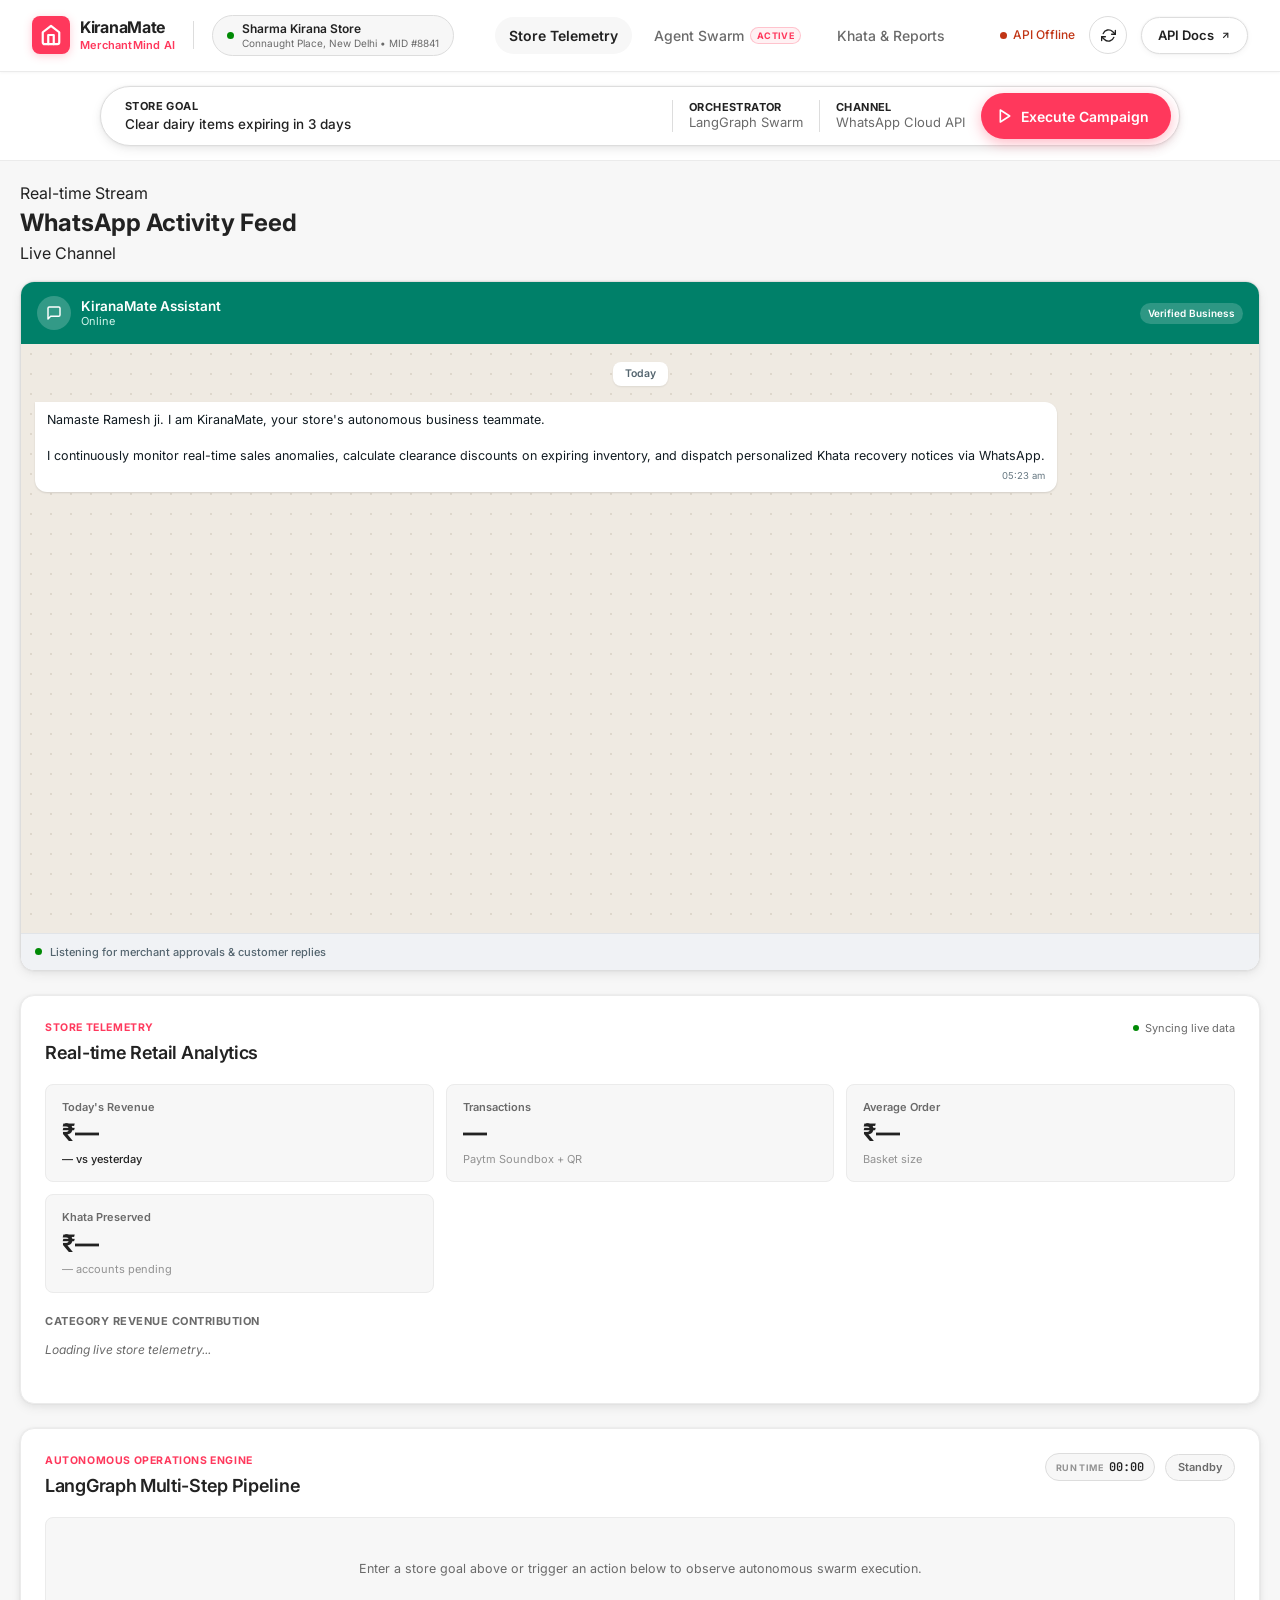
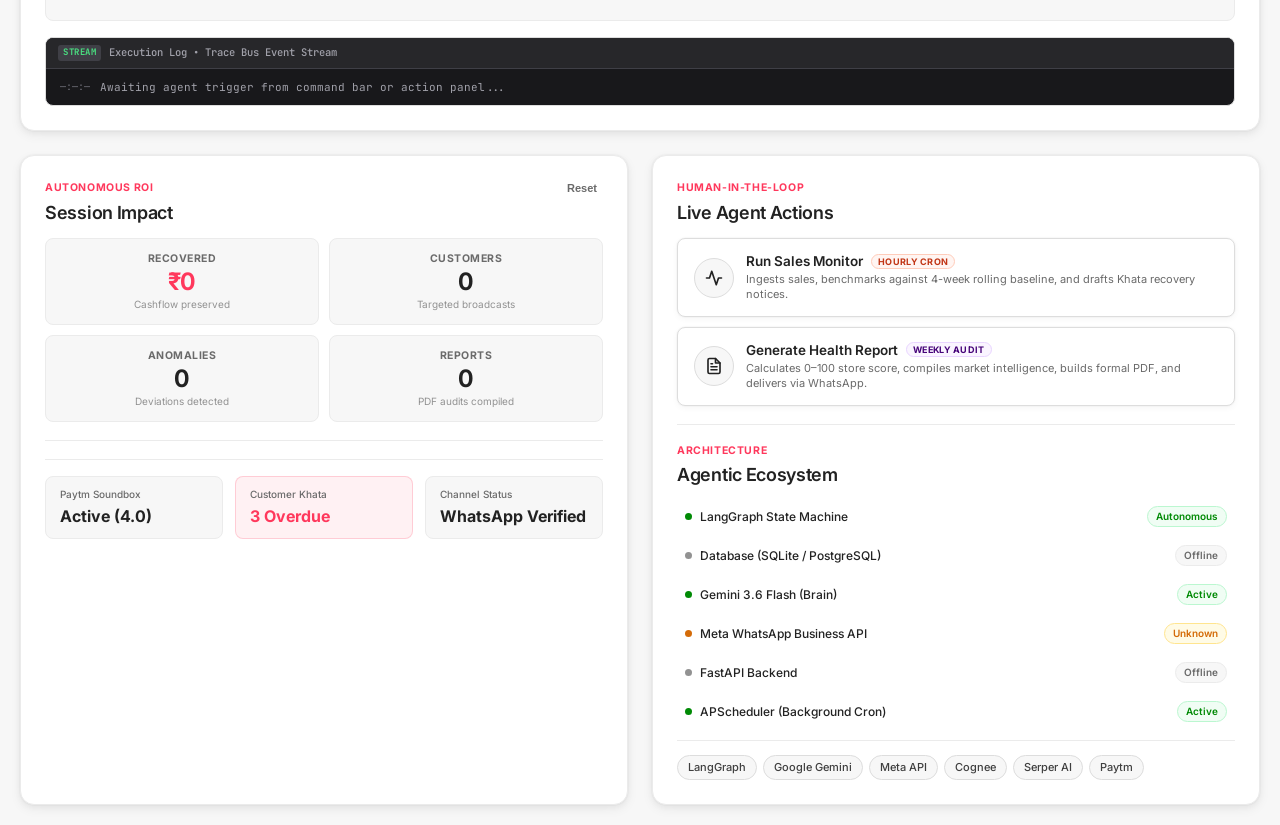
==== dashboard/index.html @ 7fe929b5 "feat: KiranaMate - Autonomous Business Teammate with LangGraph swarm, Airbnb design system, and Meta" ====
<!DOCTYPE html>
<html lang="en">
<head>
    <meta charset="UTF-8">
    <meta name="viewport" content="width=device-width, initial-scale=1.0">
    <title>KiranaMate — Autonomous Business Teammate for Paytm Merchants</title>
    <meta name="description" content="KiranaMate: MerchantMind AI — Autonomous LangGraph agent swarm orchestrating inventory, WhatsApp marketing, and khata recovery for Indian Kirana stores.">
    <link rel="preconnect" href="https://fonts.googleapis.com">
    <link rel="preconnect" href="https://fonts.gstatic.com" crossorigin>
    <link href="https://fonts.googleapis.com/css2?family=Inter:wght@400;500;600;700&family=JetBrains+Mono:wght@400;500;600&display=swap" rel="stylesheet">
    <link rel="stylesheet" href="style.css?v=airbnb-human-v1">
</head>
<body>

    <!-- ── Airbnb Inspired Top Navigation ──────────────────────────── -->
    <header class="app-nav">
        <div class="nav-container">
            <!-- Left: Brand + Store Identity -->
            <div class="nav-left">
                <a href="/dashboard/" class="brand-link" title="KiranaMate MerchantMind AI">
                    <div class="brand-logo-mark">
                        <svg width="22" height="22" viewBox="0 0 24 24" fill="none" stroke="currentColor" stroke-width="2.4" stroke-linecap="round" stroke-linejoin="round">
                            <path d="M3 9l9-7 9 7v11a2 2 0 0 1-2 2H5a2 2 0 0 1-2-2z"></path>
                            <polyline points="9 22 9 12 15 12 15 22"></polyline>
                        </svg>
                    </div>
                    <div class="brand-text">
                        <span class="brand-title">KiranaMate</span>
                        <span class="brand-sub">MerchantMind AI</span>
                    </div>
                </a>

                <div class="nav-divider"></div>

                <div class="store-selector-pill">
                    <span class="store-dot"></span>
                    <div class="store-info">
                        <span class="store-name">Sharma Kirana Store</span>
                        <span class="store-meta">Connaught Place, New Delhi &bull; MID #8841</span>
                    </div>
                </div>
            </div>

            <!-- Center: Product Tabs (Airbnb 3-Product Navigation Pattern) -->
            <nav class="nav-center-tabs" id="nav-center-tabs">
                <a href="#overview" class="nav-tab active" data-target="overview">
                    <span class="tab-label">Store Telemetry</span>
                </a>
                <a href="#agents" class="nav-tab" data-target="agents">
                    <span class="tab-label">Agent Swarm</span>
                    <span class="tab-badge">ACTIVE</span>
                </a>
                <a href="#ledger" class="nav-tab" data-target="ledger">
                    <span class="tab-label">Khata &amp; Reports</span>
                </a>
            </nav>

            <!-- Right: System Status & API Utilities -->
            <div class="nav-right">
                <div class="api-status" id="api-status">
                    <span class="status-dot"></span>
                    <span class="status-text">Connecting...</span>
                </div>
                <button class="nav-icon-btn" id="refresh-btn" title="Refresh Live Data" aria-label="Refresh Data">
                    <svg width="15" height="15" viewBox="0 0 24 24" fill="none" stroke="currentColor" stroke-width="2.2" stroke-linecap="round" stroke-linejoin="round">
                        <polyline points="23 4 23 10 17 10"></polyline>
                        <polyline points="1 20 1 14 7 14"></polyline>
                        <path d="M3.51 9a9 9 0 0 1 14.85-3.36L23 10M1 14l4.64 4.36A9 9 0 0 0 20.49 15"></path>
                    </svg>
                </button>
                <a href="/docs" target="_blank" class="nav-pill-button">
                    <span>API Docs</span>
                    <svg width="11" height="11" viewBox="0 0 24 24" fill="none" stroke="currentColor" stroke-width="2.5">
                        <line x1="7" y1="17" x2="17" y2="7"></line>
                        <polyline points="7 7 17 7 17 17"></polyline>
                    </svg>
                </a>
            </div>
        </div>
    </header>

    <!-- ── Signature Airbnb Pill Command Bar ───────────────────────── -->
    <section class="command-section">
        <div class="command-pill-bar">
            <div class="command-segment flex-grow">
                <label for="campaign-goal-input" class="segment-label">Store Goal</label>
                <input type="text" class="campaign-input" id="campaign-goal-input"
                       placeholder="e.g. Clear dairy items expiring in 3 days"
                       value="Clear dairy items expiring in 3 days" />
            </div>
            <div class="segment-divider"></div>
            <div class="command-segment">
                <span class="segment-label">Orchestrator</span>
                <span class="segment-value">LangGraph Swarm</span>
            </div>
            <div class="segment-divider"></div>
            <div class="command-segment">
                <span class="segment-label">Channel</span>
                <span class="segment-value">WhatsApp Cloud API</span>
            </div>
            <button class="command-orb" id="btn-campaign" title="Execute Autonomous Campaign">
                <svg width="16" height="16" viewBox="0 0 24 24" fill="none" stroke="currentColor" stroke-width="2.4" stroke-linecap="round" stroke-linejoin="round">
                    <polygon points="5 3 19 12 5 21 5 3"></polygon>
                </svg>
                <span class="orb-text">Execute Campaign</span>
            </button>
        </div>
    </section>

    <!-- ── Main Workspace Grid ─────────────────────────────────────── -->
    <main class="dashboard-layout">

        <!-- LEFT COLUMN: Live WhatsApp Business Stream (390px) -->
        <aside class="stream-column">
            <div class="column-header">
                <div class="header-titles">
                    <span class="kicker">Real-time Stream</span>
                    <h2 class="column-heading">WhatsApp Activity Feed</h2>
                </div>
                <div class="live-indicator-pill">
                    <span class="pulse-dot"></span> Live Channel
                </div>
            </div>

            <div class="feed-card">
                <!-- WhatsApp Top Header -->
                <div class="wa-header">
                    <div class="wa-header-left">
                        <div class="wa-avatar-box">
                            <svg width="16" height="16" viewBox="0 0 24 24" fill="none" stroke="currentColor" stroke-width="2.2" stroke-linecap="round" stroke-linejoin="round">
                                <path d="M21 15a2 2 0 0 1-2 2H7l-4 4V5a2 2 0 0 1 2-2h14a2 2 0 0 1 2 2z"></path>
                            </svg>
                        </div>
                        <div class="wa-header-text">
                            <span class="wa-title">KiranaMate Assistant</span>
                            <span class="wa-status" id="wa-agent-status">Online</span>
                        </div>
                    </div>
                    <span class="wa-badge">Verified Business</span>
                </div>

                <!-- WhatsApp Messages Body -->
                <div class="wa-chat-canvas" id="wa-messages">
                    <div class="wa-bubble-date">Today</div>
                    <div class="wa-bubble received">
                        <div class="wa-bubble-content">
                            Namaste Ramesh ji. I am KiranaMate, your store's autonomous business teammate.<br><br>
                            I continuously monitor real-time sales anomalies, calculate clearance discounts on expiring inventory, and dispatch personalized Khata recovery notices via WhatsApp.
                        </div>
                        <div class="wa-meta-time" id="wa-intro-time">10:45 AM</div>
                    </div>
                </div>

                <!-- Feed Status Bar (Authentic Telemetry, No fake inputs) -->
                <div class="wa-footer-bar">
                    <span class="wa-stream-dot"></span>
                    <span class="wa-footer-text">Listening for merchant approvals &amp; customer replies</span>
                </div>
            </div>
        </aside>

        <!-- RIGHT MAIN AREA: Telemetry + Swarm Pipeline + Actions -->
        <div class="main-column">

            <!-- Card 1: Store Telemetry & Real-Time Retail Analytics (Hero Section) -->
            <section class="card card-telemetry" id="overview">
                <div class="card-top-bar">
                    <div class="top-bar-left">
                        <span class="section-tag">Store Telemetry</span>
                        <h3 class="card-heading">Real-time Retail Analytics</h3>
                    </div>
                    <div class="freshness-indicator">
                        <span class="freshness-dot"></span>
                        <span id="data-freshness">Syncing live data</span>
                    </div>
                </div>

                <!-- 4 KPI Metrics -->
                <div class="kpi-grid">
                    <div class="kpi-card">
                        <span class="kpi-label">Today's Revenue</span>
                        <div class="kpi-value" id="today-revenue">₹—</div>
                        <div class="kpi-delta" id="revenue-delta">— vs yesterday</div>
                    </div>
                    <div class="kpi-card">
                        <span class="kpi-label">Transactions</span>
                        <div class="kpi-value" id="txn-count">—</div>
                        <div class="kpi-sub">Paytm Soundbox + QR</div>
                    </div>
                    <div class="kpi-card">
                        <span class="kpi-label">Average Order</span>
                        <div class="kpi-value" id="avg-order">₹—</div>
                        <div class="kpi-sub">Basket size</div>
                    </div>
                    <div class="kpi-card highlight-khata">
                        <span class="kpi-label">Khata Preserved</span>
                        <div class="kpi-value primary" id="khata-amount">₹—</div>
                        <div class="kpi-sub" id="khata-count-label"><span id="khata-count">—</span> accounts pending</div>
                    </div>
                </div>

                <!-- Anomaly Alert Banner (Conditional) -->
                <div class="anomaly-banner" id="anomaly-alert" style="display: none;">
                    <div class="anomaly-pill" id="anomaly-severity">CRITICAL</div>
                    <div class="anomaly-info">
                        <div class="anomaly-title">Sales Anomaly Flagged</div>
                        <div class="anomaly-desc" id="anomaly-desc">Category sales dropped significantly against 4-week baseline.</div>
                    </div>
                </div>

                <!-- Category Breakdown Bars -->
                <div class="category-breakdown-group">
                    <span class="group-title">Category Revenue Contribution</span>
                    <div class="category-bars-list" id="category-bars">
                        <div class="cat-placeholder">Loading live store telemetry...</div>
                    </div>
                </div>

                <!-- Hidden span for JS compatibility -->
                <span id="campaign-count" style="display:none;">0</span>
            </section>

            <!-- Card 2: LangGraph Autonomous Multi-Step Pipeline -->
            <section class="card card-pipeline" id="agents">
                <div class="card-top-bar">
                    <div class="top-bar-left">
                        <span class="section-tag">Autonomous Operations Engine</span>
                        <h3 class="card-heading">LangGraph Multi-Step Pipeline</h3>
                    </div>
                    <div class="top-bar-right">
                        <div class="timer-pill">
                            <span class="timer-kicker">RUN TIME</span>
                            <span class="timer-digits" id="trace-timer">00:00</span>
                        </div>
                        <span class="trace-badge" id="trace-badge">Standby</span>
                    </div>
                </div>

                <!-- Node Visualizer Strip -->
                <div class="pipeline-track-container">
                    <div class="trace-nodes-container" id="trace-nodes">
                        <div class="trace-idle-msg">
                            Enter a store goal above or trigger an action below to observe autonomous swarm execution.
                        </div>
                    </div>
                </div>

                <!-- Trace Log Terminal (Clean Developer Stream) -->
                <div class="stream-terminal">
                    <div class="terminal-header">
                        <span class="terminal-badge">STREAM</span>
                        <span class="terminal-title">Execution Log &bull; Trace Bus Event Stream</span>
                    </div>
                    <div class="trace-log-content" id="trace-log">
                        <div class="trace-log-line muted">
                            <span class="log-ts">—:—:—</span>
                            <span>Awaiting agent trigger from command bar or action panel...</span>
                        </div>
                    </div>
                </div>
            </section>

            <!-- Card 3: Session Impact ROI & Live Actions -->
            <div class="data-split-grid" id="ledger">
                <!-- Left Split: Impact ROI -->
                <section class="card card-actions-roi">
                    <div class="roi-section">
                        <div class="card-top-bar mini">
                            <div class="top-bar-left">
                                <span class="section-tag">Autonomous ROI</span>
                                <h3 class="card-heading">Session Impact</h3>
                            </div>
                            <button class="reset-link" id="impact-reset-btn" title="Reset Session Metrics">Reset</button>
                        </div>
                        <div class="roi-grid">
                            <div class="roi-box">
                                <span class="roi-label">Recovered</span>
                                <span class="roi-number primary" id="impact-recovered">₹0</span>
                                <span class="roi-desc">Cashflow preserved</span>
                            </div>
                            <div class="roi-box">
                                <span class="roi-label">Customers</span>
                                <span class="roi-number" id="impact-customers">0</span>
                                <span class="roi-desc">Targeted broadcasts</span>
                            </div>
                            <div class="roi-box">
                                <span class="roi-label">Anomalies</span>
                                <span class="roi-number" id="impact-units">0</span>
                                <span class="roi-desc">Deviations detected</span>
                            </div>
                            <div class="roi-box">
                                <span class="roi-label">Reports</span>
                                <span class="roi-number" id="impact-time">0</span>
                                <span class="roi-desc">PDF audits compiled</span>
                            </div>
                        </div>
                    </div>

                    <div class="section-rule"></div>

                    <!-- Khata & Campaign Snapshot -->
                    <div class="ledger-row">
                        <div class="ledger-item">
                            <span class="ledger-label">Paytm Soundbox</span>
                            <span class="ledger-val live-chip">Active (4.0)</span>
                        </div>
                        <div class="ledger-item highlight">
                            <span class="ledger-label">Customer Khata</span>
                            <span class="ledger-val">3 Overdue</span>
                        </div>
                        <div class="ledger-item">
                            <span class="ledger-label">Channel Status</span>
                            <span class="ledger-val">WhatsApp Verified</span>
                        </div>
                    </div>
                </section>

                <!-- Right Split: Live Actions Launchpad -->
                <section class="card card-actions-roi">
                    <!-- Live Actions -->
                    <div class="actions-section">
                        <div class="card-top-bar mini">
                            <div class="top-bar-left">
                                <span class="section-tag">Human-in-the-Loop</span>
                                <h3 class="card-heading">Live Agent Actions</h3>
                            </div>
                        </div>

                        <div class="actions-stack">
                            <!-- Action 1: Monitor Trigger -->
                            <button class="action-card-btn monitor-btn" id="btn-monitor" type="button">
                                <div class="action-icon-circle">
                                    <svg width="18" height="18" viewBox="0 0 24 24" fill="none" stroke="currentColor" stroke-width="2.2" stroke-linecap="round" stroke-linejoin="round">
                                        <path d="M22 12h-4l-3 9L9 3l-3 9H2"></path>
                                    </svg>
                                </div>
                                <div class="action-body">
                                    <div class="action-title-row">
                                        <span class="action-name">Run Sales Monitor</span>
                                        <span class="tag-chip tag-red">Hourly Cron</span>
                                    </div>
                                    <p class="action-desc">Ingests sales, benchmarks against 4-week rolling baseline, and drafts Khata recovery notices.</p>
                                </div>
                            </button>

                            <!-- Action 2: Health Report Trigger -->
                            <button class="action-card-btn report-btn" id="btn-report" type="button">
                                <div class="action-icon-circle">
                                    <svg width="18" height="18" viewBox="0 0 24 24" fill="none" stroke="currentColor" stroke-width="2.2" stroke-linecap="round" stroke-linejoin="round">
                                        <path d="M14 2H6a2 2 0 0 0-2 2v16a2 2 0 0 0 2 2h12a2 2 0 0 0 2-2V8z"></path>
                                        <polyline points="14 2 14 8 20 8"></polyline>
                                        <line x1="16" y1="13" x2="8" y2="13"></line>
                                        <line x1="16" y1="17" x2="8" y2="17"></line>
                                        <polyline points="10 9 9 9 8 9"></polyline>
                                    </svg>
                                </div>
                                <div class="action-body">
                                    <div class="action-title-row">
                                        <span class="action-name">Generate Health Report</span>
                                        <span class="tag-chip tag-purple">Weekly Audit</span>
                                    </div>
                                    <p class="action-desc">Calculates 0–100 store score, compiles market intelligence, builds formal PDF, and delivers via WhatsApp.</p>
                                </div>
                            </button>
                        </div>
                    </div>

                    <div class="section-rule"></div>

                    <!-- Autonomous Stack Status -->
                    <div class="stack-section">
                        <div class="card-top-bar mini">
                            <div class="top-bar-left">
                                <span class="section-tag">Architecture</span>
                                <h3 class="card-heading">Agentic Ecosystem</h3>
                            </div>
                        </div>

                        <div class="services-list">
                            <div class="service-item">
                                <span class="service-dot green"></span>
                                <span class="service-name">LangGraph State Machine</span>
                                <span class="service-status green">Autonomous</span>
                            </div>
                            <div class="service-item">
                                <span class="service-dot" id="ind-db"></span>
                                <span class="service-name">Database (SQLite / PostgreSQL)</span>
                                <span class="service-status" id="chip-db">Verifying</span>
                            </div>
                            <div class="service-item">
                                <span class="service-dot green"></span>
                                <span class="service-name">Gemini 3.6 Flash (Brain)</span>
                                <span class="service-status green">Active</span>
                            </div>
                            <div class="service-item">
                                <span class="service-dot" id="ind-wa"></span>
                                <span class="service-name">Meta WhatsApp Business API</span>
                                <span class="service-status" id="chip-wa">Verifying</span>
                            </div>
                            <div class="service-item">
                                <span class="service-dot" id="ind-api"></span>
                                <span class="service-name">FastAPI Backend</span>
                                <span class="service-status" id="chip-api">Verifying</span>
                            </div>
                            <div class="service-item">
                                <span class="service-dot green"></span>
                                <span class="service-name">APScheduler (Background Cron)</span>
                                <span class="service-status green">Active</span>
                            </div>
                        </div>

                        <div class="stack-tags-strip">
                            <span class="tech-badge">LangGraph</span>
                            <span class="tech-badge">Google Gemini</span>
                            <span class="tech-badge">Meta API</span>
                            <span class="tech-badge">Cognee</span>
                            <span class="tech-badge">Serper AI</span>
                            <span class="tech-badge">Paytm</span>
                        </div>
                    </div>
                </section>

            </div>

        </div>
    </main>

    <!-- App Logic -->
    <script src="app.js"></script>
</body>
</html>
---- dashboard/style.css ----
/* ━━━━━━━━━━━━━━━━━━━━━━━━━━━━━━━━━━━━━━━━━━━━━━━━━━━━━━━━━━━━━━━━━━
   KiranaMate — MerchantMind AI
   Human-Crafted Live Dashboard · style.css
   Design System: Inspired by Airbnb (DESIGN.md)
   Pure White Canvas (#ffffff) · Rausch Voltage Accent (#ff385c)
   Pill-shaped Surfaces · Modest Typography · Single Elevation Tier
━━━━━━━━━━━━━━━━━━━━━━━━━━━━━━━━━━━━━━━━━━━━━━━━━━━━━━━━━━━━━━━━━━ */

:root {
  /* ── Core Color Palette (DESIGN.md) ── */
  --primary:                 #ff385c;       /* Airbnb Rausch */
  --primary-active:          #e00b41;
  --primary-disabled:        #ffd1da;
  --primary-tint:            #fff1f3;
  --primary-subtle:          rgba(255, 56, 92, 0.08);

  --ink:                     #222222;       /* Headline / Display */
  --body:                    #3f3f3f;       /* Long-form body */
  --muted:                   #6a6a6a;       /* Sub-labels, captions */
  --muted-soft:              #929292;
  --hairline:                #dddddd;       /* Default 1px divider */
  --hairline-soft:           #ebebeb;       /* Soft card divider */
  --border-strong:           #c1c1c1;

  --canvas:                  #ffffff;       /* Pure white floor */
  --surface-soft:            #f7f7f7;       /* Sub-nav, button hover */
  --surface-card:            #ffffff;
  --surface-strong:          #f2f2f2;
  --on-primary:              #ffffff;

  --success:                 #008a05;       /* Semantic green */
  --success-tint:            #f0fdf4;
  --success-border:          #bbf7d0;
  --warning:                 #c13515;       /* Primary error text */
  --warning-tint:            #fff5f2;
  --warning-border:          #ffccba;
  --purple:                  #460479;       /* Luxe accent */
  --purple-tint:             #faf5ff;
  --purple-border:           #e9d5ff;

  /* ── Radii ── */
  --r-xs:                    4px;
  --r-sm:                    8px;
  --r-md:                    14px;
  --r-lg:                    20px;
  --r-full:                  9999px;

  /* ── Airbnb Single Elevation Tier ── */
  --shadow-subtle:           rgba(0, 0, 0, 0.02) 0 0 0 1px, rgba(0, 0, 0, 0.04) 0 2px 6px 0;
  --shadow-card:             rgba(0, 0, 0, 0.02) 0 0 0 1px, rgba(0, 0, 0, 0.04) 0 2px 6px 0, rgba(0, 0, 0, 0.06) 0 4px 12px 0;
  --shadow-card-hover:       rgba(0, 0, 0, 0.02) 0 0 0 1px, rgba(0, 0, 0, 0.06) 0 6px 20px 0, rgba(0, 0, 0, 0.08) 0 8px 24px 0;
  --shadow-orb:              0 4px 14px rgba(255, 56, 92, 0.35);

  /* ── Typography Scale ── */
  --font:                    'Inter', -apple-system, BlinkMacSystemFont, "Segoe UI", Roboto, Helvetica, Arial, sans-serif;
  --mono:                    'JetBrains Mono', SFMono-Regular, Consolas, monospace;
}

/* ── Reset & Base ────────────────────────────────────────────────── */
*, *::before, *::after {
  box-sizing: border-box;
  margin: 0;
  padding: 0;
}

html {
  font-family: var(--font);
  -webkit-font-smoothing: antialiased;
  -moz-osx-font-smoothing: grayscale;
  background: var(--canvas);
  color: var(--ink);
  line-height: 1.5;
  scroll-behavior: smooth;
}

body {
  background: var(--surface-soft);
  color: var(--ink);
  min-height: 100vh;
  display: flex;
  flex-direction: column;
}

/* ── Top Navigation Bar ─────────────────────────────────────────── */
.app-nav {
  position: sticky;
  top: 0;
  z-index: 1000;
  background: #ffffff;
  border-bottom: 1px solid var(--hairline-soft);
  box-shadow: 0 1px 3px rgba(0, 0, 0, 0.04);
  height: 72px;
  display: flex;
  align-items: center;
}

.nav-container {
  width: 100%;
  max-width: 1680px;
  margin: 0 auto;
  padding: 0 32px;
  display: flex;
  align-items: center;
  justify-content: space-between;
}

.nav-left {
  display: flex;
  align-items: center;
  gap: 18px;
}

.brand-link {
  display: flex;
  align-items: center;
  gap: 10px;
  text-decoration: none;
  color: var(--ink);
}

.brand-logo-mark {
  width: 38px;
  height: 38px;
  border-radius: var(--r-sm);
  background: var(--primary);
  color: #ffffff;
  display: flex;
  align-items: center;
  justify-content: center;
  box-shadow: 0 2px 8px rgba(255, 56, 92, 0.25);
}

.brand-text {
  display: flex;
  flex-direction: column;
}

.brand-title {
  font-size: 16px;
  font-weight: 700;
  letter-spacing: -0.3px;
  color: var(--ink);
  line-height: 1.2;
}

.brand-sub {
  font-size: 11px;
  font-weight: 600;
  color: var(--primary);
  letter-spacing: 0.2px;
}

.nav-divider {
  width: 1px;
  height: 28px;
  background: var(--hairline);
}

.store-selector-pill {
  display: flex;
  align-items: center;
  gap: 8px;
  padding: 6px 14px;
  background: var(--surface-soft);
  border: 1px solid var(--hairline);
  border-radius: var(--r-full);
}

.store-dot {
  width: 7px;
  height: 7px;
  border-radius: 50%;
  background: var(--success);
  flex-shrink: 0;
}

.store-info {
  display: flex;
  flex-direction: column;
}

.store-name {
  font-size: 12px;
  font-weight: 600;
  color: var(--ink);
  line-height: 1.2;
}

.store-meta {
  font-size: 10px;
  color: var(--muted);
  line-height: 1.2;
}

/* Center Product Tabs */
.nav-center-tabs {
  display: flex;
  align-items: center;
  gap: 8px;
  position: relative;
}

.nav-tab {
  display: inline-flex;
  align-items: center;
  gap: 6px;
  text-decoration: none;
  color: var(--muted);
  font-size: 14px;
  font-weight: 500;
  padding: 8px 14px;
  border-radius: var(--r-full);
  transition: all 0.15s ease;
  cursor: pointer;
}

.nav-tab:hover {
  color: var(--ink);
  background: var(--surface-soft);
}

.nav-tab.active {
  color: var(--ink);
  font-weight: 600;
  background: var(--surface-soft);
}

.tab-badge {
  font-size: 9px;
  font-weight: 700;
  padding: 1px 6px;
  border-radius: var(--r-full);
  background: var(--primary-tint);
  color: var(--primary);
  border: 1px solid rgba(255, 56, 92, 0.25);
  letter-spacing: 0.3px;
}

#overview, #agents, #ledger, .card-pipeline, .card-telemetry {
  scroll-margin-top: 88px;
}

/* Right Nav Controls */
.nav-right {
  display: flex;
  align-items: center;
  gap: 14px;
}

.api-status {
  display: flex;
  align-items: center;
  gap: 6px;
  font-size: 12px;
  font-weight: 500;
  color: var(--muted);
}

.status-dot {
  width: 7px;
  height: 7px;
  border-radius: 50%;
  background: var(--muted-soft);
  transition: background 0.3s;
}

.api-status.connected .status-dot {
  background: var(--success);
  box-shadow: 0 0 0 2px rgba(0, 138, 5, 0.2);
}

.api-status.connected .status-text {
  color: var(--ink);
}

.api-status.error .status-dot {
  background: var(--warning);
}

.api-status.error .status-text {
  color: var(--warning);
}

.nav-icon-btn {
  width: 38px;
  height: 38px;
  border-radius: var(--r-full);
  border: 1px solid var(--hairline);
  background: var(--canvas);
  color: var(--ink);
  display: flex;
  align-items: center;
  justify-content: center;
  cursor: pointer;
  transition: all 0.2s ease;
}

.nav-icon-btn:hover {
  border-color: var(--border-strong);
  box-shadow: var(--shadow-subtle);
  transform: translateY(-1px);
}

.nav-icon-btn.spinning svg {
  animation: spin 0.8s linear infinite;
}

.nav-pill-button {
  display: inline-flex;
  align-items: center;
  gap: 6px;
  padding: 8px 16px;
  border-radius: var(--r-full);
  background: var(--canvas);
  border: 1px solid var(--hairline);
  color: var(--ink);
  font-size: 13px;
  font-weight: 600;
  text-decoration: none;
  box-shadow: var(--shadow-subtle);
  transition: all 0.2s ease;
}

.nav-pill-button:hover {
  border-color: var(--border-strong);
  box-shadow: var(--shadow-card);
  transform: translateY(-1px);
}

/* ── Pill Command Bar ───────────────────────────────────────────── */
.command-section {
  background: var(--canvas);
  border-bottom: 1px solid var(--hairline-soft);
  padding: 14px 32px;
  display: flex;
  justify-content: center;
}

.command-pill-bar {
  display: flex;
  align-items: center;
  width: 100%;
  max-width: 1080px;
  height: 60px;
  background: var(--canvas);
  border: 1px solid var(--hairline);
  border-radius: var(--r-full);
  box-shadow: var(--shadow-card);
  padding: 4px 8px 4px 24px;
  transition: box-shadow 0.2s ease, border-color 0.2s ease;
}

.command-pill-bar:hover,
.command-pill-bar:focus-within {
  box-shadow: var(--shadow-card-hover);
  border-color: var(--border-strong);
}

.command-segment {
  display: flex;
  flex-direction: column;
  padding: 0 16px;
}

.command-segment.flex-grow {
  flex: 1;
  min-width: 0;
  padding-left: 0;
}

.segment-label {
  font-size: 11px;
  font-weight: 700;
  text-transform: uppercase;
  letter-spacing: 0.4px;
  color: var(--ink);
  line-height: 1.2;
}

.segment-value {
  font-size: 13px;
  color: var(--muted);
  line-height: 1.3;
}

.campaign-input {
  border: none;
  background: transparent;
  outline: none;
  color: var(--ink);
  font-size: 13.5px;
  font-family: var(--font);
  font-weight: 500;
  width: 100%;
  padding-top: 2px;
}

.campaign-input::placeholder {
  color: var(--muted-soft);
  font-weight: 400;
}

.segment-divider {
  width: 1px;
  height: 32px;
  background: var(--hairline);
  flex-shrink: 0;
}

.command-orb {
  height: 46px;
  padding: 0 22px 0 16px;
  background: var(--primary);
  color: var(--on-primary);
  border: none;
  border-radius: var(--r-full);
  cursor: pointer;
  display: flex;
  align-items: center;
  gap: 8px;
  font-family: var(--font);
  font-size: 14px;
  font-weight: 600;
  box-shadow: var(--shadow-orb);
  transition: all 0.18s ease;
  flex-shrink: 0;
}

.command-orb:hover {
  background: var(--primary-active);
  transform: scale(1.02);
  box-shadow: 0 6px 20px rgba(255, 56, 92, 0.45);
}

.command-orb:active {
  transform: scale(0.98);
}

.command-orb:disabled {
  background: var(--primary-disabled);
  cursor: not-allowed;
  transform: none;
  box-shadow: none;
}

.command-orb.running svg {
  animation: spin 0.8s linear infinite;
}

/* ── Main Dashboard Workspace ────────────────────────────────────── */
.dashboard-layout {
  display: flex;
  gap: 24px;
  padding: 24px 32px 48px 32px;
  max-width: 1680px;
  width: 100%;
  margin: 0 auto;
  flex: 1;
}

/* WhatsApp Stream Card */
.stream-column {
  width: 390px;
  flex-shrink: 0;
  display: flex;
  flex-direction: column;
  gap: 16px;
  position: sticky;
  top: 88px;
  height: calc(100vh - 110px);
}

.feed-card {
  background: var(--canvas);
  border: 1px solid var(--hairline);
  border-radius: var(--r-md);
  box-shadow: var(--shadow-card);
  display: flex;
  flex-direction: column;
  flex: 1;
  min-height: 520px;
  overflow: hidden;
}

.wa-header {
  background: #008069;
  color: #ffffff;
  padding: 14px 16px;
  display: flex;
  align-items: center;
  justify-content: space-between;
  flex-shrink: 0;
}

.wa-header-left {
  display: flex;
  align-items: center;
  gap: 10px;
}

.wa-avatar-box {
  width: 34px;
  height: 34px;
  border-radius: 50%;
  background: rgba(255, 255, 255, 0.2);
  display: flex;
  align-items: center;
  justify-content: center;
  color: #ffffff;
  flex-shrink: 0;
}

.wa-header-text {
  display: flex;
  flex-direction: column;
}

.wa-title {
  font-size: 13.5px;
  font-weight: 600;
  color: #ffffff;
  line-height: 1.2;
}

.wa-status {
  font-size: 11px;
  color: #d1f4ec;
  line-height: 1.2;
}

.wa-badge {
  font-size: 10px;
  font-weight: 600;
  padding: 3px 8px;
  border-radius: var(--r-full);
  background: rgba(255, 255, 255, 0.18);
  color: #ffffff;
}

/* Authentic Chat Canvas */
.wa-chat-canvas {
  flex: 1;
  background: #efeae2;
  background-image: radial-gradient(#ded7cc 1px, transparent 1px);
  background-size: 20px 20px;
  padding: 16px 14px;
  overflow-y: auto;
  display: flex;
  flex-direction: column;
  gap: 10px;
  scrollbar-width: thin;
  scrollbar-color: rgba(0, 0, 0, 0.15) transparent;
}

.wa-chat-canvas::-webkit-scrollbar {
  width: 4px;
}

.wa-chat-canvas::-webkit-scrollbar-thumb {
  background: rgba(0, 0, 0, 0.15);
  border-radius: 4px;
}

.wa-bubble-date {
  align-self: center;
  background: #ffffff;
  color: #54656f;
  font-size: 10.5px;
  font-weight: 600;
  padding: 4px 12px;
  border-radius: var(--r-sm);
  box-shadow: 0 1px 2px rgba(0, 0, 0, 0.08);
  margin: 2px 0 6px 0;
}

/* Chat Speech Bubbles */
.wa-bubble,
.wa-msg {
  max-width: 88%;
  padding: 9px 12px;
  font-size: 12.5px;
  line-height: 1.45;
  position: relative;
  box-shadow: 0 1px 2px rgba(0, 0, 0, 0.12);
  word-break: break-word;
  animation: messageAppear 0.22s cubic-bezier(0.16, 1, 0.3, 1);
}

.wa-bubble.received,
.wa-msg.received {
  align-self: flex-start;
  background: #ffffff;
  color: #111b21;
  border-radius: 0 12px 12px 12px;
}

.wa-bubble.sent,
.wa-msg.sent {
  align-self: flex-end;
  background: #d9fdd3;
  color: #111b21;
  border-radius: 12px 0 12px 12px;
}

.wa-msg.system-msg {
  align-self: center;
  background: #fffbe6;
  border: 1px solid #ffe58f;
  color: #874d00;
  font-size: 11px;
  text-align: center;
  border-radius: var(--r-sm);
  max-width: 94%;
  padding: 6px 10px;
}

.wa-msg.success-msg {
  align-self: center;
  background: #f6ffed;
  border: 1px solid #b7eb8f;
  color: #135200;
  font-size: 11px;
  text-align: center;
  border-radius: var(--r-sm);
  max-width: 94%;
  padding: 6px 10px;
}

.wa-msg.error-msg {
  align-self: center;
  background: #fff2f0;
  border: 1px solid #ffccc7;
  color: #a8071a;
  font-size: 11px;
  text-align: center;
  border-radius: var(--r-sm);
  max-width: 94%;
  padding: 6px 10px;
}

.wa-meta-time,
.wa-msg-time {
  font-size: 9.5px;
  color: #667781;
  text-align: right;
  margin-top: 4px;
  float: right;
  margin-left: 10px;
}

/* WhatsApp PDF Attachment Card */
.wa-pdf-card {
  display: flex;
  align-items: center;
  gap: 10px;
  background: #ffffff;
  border: 1px solid #e1e4e8;
  border-radius: var(--r-sm);
  padding: 8px 12px;
  margin-top: 8px;
  cursor: pointer;
  box-shadow: 0 1px 3px rgba(0, 0, 0, 0.05);
  transition: all 0.15s ease;
}

.wa-pdf-card:hover {
  background: #f8fafc;
  border-color: #cbd5e1;
}

.wa-pdf-icon {
  width: 32px;
  height: 32px;
  border-radius: var(--r-xs);
  background: #fee2e2;
  color: #dc2626;
  display: flex;
  align-items: center;
  justify-content: center;
  flex-shrink: 0;
}

/* Feed Status Footer */
.wa-footer-bar {
  background: #f0f2f5;
  border-top: 1px solid #e1e4e8;
  padding: 10px 14px;
  display: flex;
  align-items: center;
  gap: 8px;
  flex-shrink: 0;
}

.wa-stream-dot {
  width: 7px;
  height: 7px;
  border-radius: 50%;
  background: var(--success);
  animation: pulseBeacon 2s infinite;
  flex-shrink: 0;
}

.wa-footer-text {
  font-size: 11px;
  color: #54656f;
  font-weight: 500;
}

/* ── Main Column (Right Flex 1) ─────────────────────────────────── */
.main-column {
  flex: 1;
  min-width: 0;
  display: flex;
  flex-direction: column;
  gap: 24px;
}

/* ── Base Card ──────────────────────────────────────────────────── */
.card {
  background: var(--surface-card);
  border: 1px solid var(--hairline-soft);
  border-radius: var(--r-md);
  padding: 24px;
  box-shadow: var(--shadow-card);
  transition: box-shadow 0.2s ease, border-color 0.2s ease;
}

.card:hover {
  box-shadow: var(--shadow-card-hover);
  border-color: var(--hairline);
}

.card-top-bar {
  display: flex;
  align-items: flex-start;
  justify-content: space-between;
  margin-bottom: 18px;
}

.card-top-bar.mini {
  margin-bottom: 12px;
}

.top-bar-left {
  display: flex;
  flex-direction: column;
  gap: 3px;
}

.section-tag {
  font-size: 10.5px;
  font-weight: 700;
  text-transform: uppercase;
  letter-spacing: 0.6px;
  color: var(--primary);
}

.card-heading {
  font-size: 18px;
  font-weight: 600;
  color: var(--ink);
  letter-spacing: -0.3px;
}

.top-bar-right {
  display: flex;
  align-items: center;
  gap: 10px;
}

/* ── Pipeline Card ──────────────────────────────────────────────── */
.timer-pill {
  display: inline-flex;
  align-items: center;
  gap: 6px;
  padding: 4px 10px;
  background: var(--surface-soft);
  border: 1px solid var(--hairline);
  border-radius: var(--r-full);
}

.timer-kicker {
  font-size: 9px;
  font-weight: 700;
  letter-spacing: 0.4px;
  color: var(--muted-soft);
}

.timer-digits {
  font-family: var(--mono);
  font-size: 12px;
  font-weight: 600;
  color: var(--ink);
}

.trace-badge {
  font-size: 11px;
  font-weight: 600;
  padding: 4px 12px;
  border-radius: var(--r-full);
  background: var(--surface-soft);
  border: 1px solid var(--hairline);
  color: var(--muted);
  transition: all 0.2s ease;
}

.trace-badge.campaign {
  background: var(--primary-tint);
  border-color: rgba(255, 56, 92, 0.25);
  color: var(--primary);
}

.trace-badge.monitor {
  background: var(--warning-tint);
  border-color: var(--warning-border);
  color: var(--warning);
}

.trace-badge.report {
  background: var(--purple-tint);
  border-color: var(--purple-border);
  color: var(--purple);
}

.trace-badge.processing {
  background: #fffbe6;
  border-color: #ffe58f;
  color: #d46b08;
  animation: pulseBeacon 1.2s infinite;
}

.trace-badge.done {
  background: var(--success-tint);
  border-color: var(--success-border);
  color: var(--success);
}

.trace-badge.error {
  background: var(--warning-tint);
  border-color: var(--warning-border);
  color: var(--warning);
}

/* Node Strip */
.pipeline-track-container {
  background: var(--surface-soft);
  border: 1px solid var(--hairline-soft);
  border-radius: var(--r-sm);
  padding: 14px 16px;
  margin-bottom: 16px;
}

.trace-nodes-container {
  display: flex;
  align-items: center;
  min-height: 74px;
  overflow-x: auto;
  scrollbar-width: none;
}

.trace-nodes-container::-webkit-scrollbar {
  display: none;
}

.trace-idle-msg {
  display: flex;
  align-items: center;
  justify-content: center;
  width: 100%;
  font-size: 12.5px;
  color: var(--muted);
  text-align: center;
  padding: 10px;
}

/* Node Elements */
.trace-node {
  display: flex;
  flex-direction: column;
  align-items: center;
  justify-content: center;
  gap: 5px;
  min-width: 80px;
  height: 76px;
  padding: 8px 6px;
  background: var(--canvas);
  border: 1px solid var(--hairline);
  border-radius: var(--r-sm);
  flex-shrink: 0;
  position: relative;
  box-shadow: var(--shadow-subtle);
  transition: all 0.25s ease;
}

.trace-node-step {
  width: 24px;
  height: 24px;
  border-radius: 50%;
  background: var(--surface-soft);
  border: 1px solid var(--hairline);
  color: var(--muted);
  font-size: 11px;
  font-weight: 700;
  font-family: var(--mono);
  display: flex;
  align-items: center;
  justify-content: center;
  transition: all 0.2s;
  flex-shrink: 0;
}

.trace-node.active {
  border-color: var(--primary);
  background: var(--primary-tint);
  box-shadow: 0 0 0 3px rgba(255, 56, 92, 0.15);
  animation: activeNodeGlow 1.6s infinite;
}

.trace-node.active .trace-node-step {
  background: var(--primary);
  border-color: var(--primary);
  color: #ffffff;
}

.trace-node.done {
  border-color: var(--success);
  background: var(--success-tint);
}

.trace-node.done .trace-node-step {
  background: var(--success);
  border-color: var(--success);
  color: #ffffff;
}

.trace-node.error-node {
  border-color: var(--warning);
  background: var(--warning-tint);
}

.trace-node-label {
  font-size: 9.5px;
  font-weight: 600;
  color: var(--ink);
  text-align: center;
  line-height: 1.25;
  white-space: pre-line;
}

.trace-node.active .trace-node-label {
  color: var(--primary);
}

.trace-node.done .trace-node-label {
  color: var(--success);
}

.trace-node-check {
  position: absolute;
  top: 4px;
  right: 6px;
  display: flex;
  align-items: center;
  justify-content: center;
  color: var(--success);
  opacity: 0;
  transition: opacity 0.2s;
}

.trace-node.done .trace-node-check {
  opacity: 1;
}

.trace-connector {
  flex: 1;
  height: 2px;
  background: var(--hairline);
  position: relative;
  min-width: 16px;
  max-width: 36px;
  flex-shrink: 1;
}

.trace-connector-fill {
  position: absolute;
  top: 0;
  left: 0;
  height: 100%;
  width: 0%;
  background: var(--primary);
  transition: width 0.4s ease;
}

.trace-connector.filled .trace-connector-fill {
  width: 100%;
  background: var(--success);
}

/* Stream Terminal Log */
.stream-terminal {
  border: 1px solid var(--hairline);
  border-radius: var(--r-sm);
  background: #18181b;
  color: #f4f4f5;
  overflow: hidden;
  font-family: var(--mono);
}

.terminal-header {
  background: #27272a;
  padding: 7px 12px;
  display: flex;
  align-items: center;
  gap: 8px;
  border-bottom: 1px solid #3f3f46;
}

.terminal-badge {
  font-size: 9px;
  font-weight: 700;
  letter-spacing: 0.5px;
  padding: 1px 5px;
  border-radius: 3px;
  background: #3f3f46;
  color: #4ade80;
}

.terminal-title {
  font-size: 10.5px;
  color: #a1a1aa;
  font-weight: 500;
}

.trace-log-content {
  padding: 10px 14px;
  max-height: 90px;
  overflow-y: auto;
  font-size: 11px;
  line-height: 1.5;
  display: flex;
  flex-direction: column;
  gap: 4px;
  scrollbar-width: thin;
  scrollbar-color: #444 transparent;
}

.trace-log-line {
  display: flex;
  align-items: flex-start;
  gap: 10px;
}

.log-ts {
  color: #71717a;
  font-size: 10px;
  flex-shrink: 0;
}

.trace-log-line.muted { color: #a1a1aa; }
.trace-log-line.info { color: #60a5fa; }
.trace-log-line.success { color: #4ade80; }
.trace-log-line.warning { color: #fbbf24; }
.trace-log-line.error { color: #f87171; }

/* ── Two Column Data Split ──────────────────────────────────────── */
.data-split-grid {
  display: grid;
  grid-template-columns: 1fr 1fr;
  gap: 24px;
}

/* ── Retail Telemetry Card ──────────────────────────────────────── */
.freshness-indicator {
  display: flex;
  align-items: center;
  gap: 6px;
  font-size: 11px;
  color: var(--muted);
}

.freshness-dot {
  width: 6px;
  height: 6px;
  border-radius: 50%;
  background: var(--success);
  animation: pulseBeacon 2s infinite;
}

.kpi-grid {
  display: grid;
  grid-template-columns: repeat(3, 1fr);
  gap: 12px;
  margin-bottom: 20px;
}

.kpi-card {
  background: var(--surface-soft);
  border: 1px solid var(--hairline-soft);
  border-radius: var(--r-sm);
  padding: 14px 16px;
}

.kpi-label {
  font-size: 11px;
  font-weight: 600;
  color: var(--muted);
  display: block;
  margin-bottom: 4px;
}

.kpi-value {
  font-size: 24px;
  font-weight: 700;
  letter-spacing: -0.5px;
  color: var(--ink);
  line-height: 1.15;
}

.kpi-delta {
  font-size: 11px;
  font-weight: 500;
  margin-top: 4px;
}

.kpi-delta.positive { color: var(--success); }
.kpi-delta.negative { color: var(--warning); }
.kpi-delta.neutral { color: var(--muted); }

.kpi-sub {
  font-size: 11px;
  color: var(--muted-soft);
  margin-top: 4px;
}

/* Anomaly Banner */
.anomaly-banner {
  display: flex;
  align-items: flex-start;
  gap: 12px;
  padding: 12px 16px;
  background: var(--warning-tint);
  border: 1px solid var(--warning-border);
  border-radius: var(--r-sm);
  margin-bottom: 20px;
  animation: slideDown 0.25s ease-out;
}

.anomaly-pill {
  font-size: 9.5px;
  font-weight: 700;
  padding: 2px 7px;
  background: #dc2626;
  color: #ffffff;
  border-radius: var(--r-full);
  letter-spacing: 0.3px;
  flex-shrink: 0;
}

.anomaly-info {
  flex: 1;
}

.anomaly-title {
  font-size: 13px;
  font-weight: 600;
  color: var(--warning);
  margin-bottom: 2px;
}

.anomaly-desc {
  font-size: 12px;
  color: var(--body);
  line-height: 1.35;
}

/* Category Breakdown Bars */
.category-breakdown-group {
  margin-bottom: 20px;
}

.group-title {
  font-size: 11px;
  font-weight: 700;
  text-transform: uppercase;
  letter-spacing: 0.5px;
  color: var(--muted);
  margin-bottom: 12px;
  display: block;
}

.category-bars-list {
  display: flex;
  flex-direction: column;
  gap: 9px;
}

.cat-placeholder {
  font-size: 12px;
  color: var(--muted);
  font-style: italic;
}

.cat-bar-row {
  display: flex;
  align-items: center;
  gap: 12px;
}

.cat-bar-label {
  font-size: 12px;
  font-weight: 500;
  color: var(--ink);
  width: 96px;
  flex-shrink: 0;
  text-transform: capitalize;
}

.cat-bar-track {
  flex: 1;
  height: 8px;
  background: var(--surface-strong);
  border-radius: var(--r-full);
  overflow: hidden;
}

.cat-bar-fill {
  height: 100%;
  border-radius: var(--r-full);
  width: 0%;
  transition: width 0.9s cubic-bezier(0.16, 1, 0.3, 1);
}

.cat-bar-fill.dairy { background: #0284c7; }
.cat-bar-fill.snacks { background: #ea580c; }
.cat-bar-fill.staples { background: #7c3aed; }
.cat-bar-fill.beverages { background: #059669; }
.cat-bar-fill.personal_care { background: var(--primary); }
.cat-bar-fill.other { background: #64748b; }

.cat-bar-value {
  font-size: 12px;
  font-weight: 600;
  font-family: var(--mono);
  color: var(--ink);
  width: 68px;
  text-align: right;
  flex-shrink: 0;
}

/* Ledger Row */
.ledger-row {
  display: grid;
  grid-template-columns: repeat(3, 1fr);
  gap: 12px;
  padding-top: 16px;
  border-top: 1px solid var(--hairline-soft);
}

.ledger-item {
  display: flex;
  flex-direction: column;
  padding: 10px 14px;
  background: var(--surface-soft);
  border: 1px solid var(--hairline-soft);
  border-radius: var(--r-sm);
}

.ledger-item.highlight {
  background: var(--primary-tint);
  border-color: rgba(255, 56, 92, 0.2);
}

.ledger-label {
  font-size: 10px;
  color: var(--muted);
  font-weight: 500;
}

.ledger-val {
  font-size: 16px;
  font-weight: 700;
  color: var(--ink);
  margin-top: 2px;
}

.ledger-item.highlight .ledger-val {
  color: var(--primary);
}

/* ── Actions & ROI Section (Right Split) ─────────────────────────── */
.section-rule {
  height: 1px;
  background: var(--hairline-soft);
  margin: 18px 0;
}

.reset-link {
  background: transparent;
  border: none;
  color: var(--muted);
  font-size: 11px;
  font-weight: 600;
  cursor: pointer;
  padding: 2px 6px;
  border-radius: var(--r-xs);
  transition: all 0.15s;
}

.reset-link:hover {
  color: var(--ink);
  background: var(--surface-soft);
}

.roi-grid {
  display: grid;
  grid-template-columns: 1fr 1fr;
  gap: 10px;
}

.roi-box {
  background: var(--surface-soft);
  border: 1px solid var(--hairline-soft);
  border-radius: var(--r-sm);
  padding: 12px 14px;
  text-align: center;
  display: flex;
  flex-direction: column;
  gap: 2px;
  transition: background 0.15s;
}

.roi-box:hover {
  background: var(--surface-strong);
}

.roi-label {
  font-size: 10.5px;
  font-weight: 700;
  text-transform: uppercase;
  letter-spacing: 0.5px;
  color: var(--muted);
}

.roi-number {
  font-size: 24px;
  font-weight: 700;
  letter-spacing: -0.6px;
  color: var(--ink);
  line-height: 1.1;
  font-variant-numeric: tabular-nums;
}

.roi-number.primary {
  color: var(--primary);
}

.roi-desc {
  font-size: 10px;
  color: var(--muted-soft);
}

/* Actions Stack */
.actions-stack {
  display: flex;
  flex-direction: column;
  gap: 10px;
}

.action-card-btn {
  display: flex;
  align-items: center;
  gap: 12px;
  padding: 14px 16px;
  background: var(--canvas);
  border: 1px solid var(--hairline);
  border-radius: var(--r-sm);
  cursor: pointer;
  text-align: left;
  box-shadow: var(--shadow-subtle);
  transition: all 0.2s cubic-bezier(0.16, 1, 0.3, 1);
  font-family: var(--font);
}

.action-card-btn:hover:not(:disabled) {
  border-color: var(--border-strong);
  box-shadow: var(--shadow-card);
  transform: translateY(-1px);
}

.action-card-btn:active:not(:disabled) {
  transform: scale(0.99);
}

.action-card-btn:disabled {
  opacity: 0.55;
  cursor: not-allowed;
  transform: none;
}

.action-icon-circle {
  width: 40px;
  height: 40px;
  border-radius: 50%;
  background: var(--surface-soft);
  border: 1px solid var(--hairline);
  display: flex;
  align-items: center;
  justify-content: center;
  color: var(--ink);
  flex-shrink: 0;
  transition: background 0.2s;
}

.action-card-btn:hover .action-icon-circle {
  background: var(--surface-strong);
}

.action-card-btn.running .action-icon-circle svg {
  animation: spin 0.8s linear infinite;
}

.action-body {
  flex: 1;
  min-width: 0;
}

.action-title-row {
  display: flex;
  align-items: center;
  gap: 8px;
  margin-bottom: 3px;
}

.action-name {
  font-size: 13.5px;
  font-weight: 600;
  color: var(--ink);
}

.tag-chip {
  font-size: 9px;
  font-weight: 700;
  padding: 1px 6px;
  border-radius: var(--r-full);
  text-transform: uppercase;
  letter-spacing: 0.3px;
}

.tag-red {
  background: var(--warning-tint);
  color: var(--warning);
  border: 1px solid var(--warning-border);
}

.tag-purple {
  background: var(--purple-tint);
  color: var(--purple);
  border: 1px solid var(--purple-border);
}

.action-desc {
  font-size: 11px;
  color: var(--muted);
  line-height: 1.35;
}

/* Ecosystem Services List */
.services-list {
  display: flex;
  flex-direction: column;
  gap: 6px;
}

.service-item {
  display: flex;
  align-items: center;
  justify-content: space-between;
  padding: 6px 8px;
  border-radius: var(--r-xs);
  transition: background 0.15s;
}

.service-item:hover {
  background: var(--surface-soft);
}

.service-dot,
.status-indicator {
  width: 7px;
  height: 7px;
  border-radius: 50%;
  background: var(--muted-soft);
  flex-shrink: 0;
  margin-right: 8px;
}

.service-dot.green,
.status-indicator.green {
  background: var(--success);
}

.status-indicator.orange {
  background: #d46b08;
}

.status-indicator.red {
  background: var(--warning);
}

.service-name,
.status-name {
  flex: 1;
  font-size: 12px;
  font-weight: 500;
  color: var(--ink);
}

.service-status,
.status-chip {
  font-size: 10px;
  font-weight: 600;
  padding: 2px 8px;
  border-radius: var(--r-full);
  background: var(--surface-soft);
  color: var(--muted);
  border: 1px solid var(--hairline-soft);
}

.service-status.green,
.status-chip.green {
  background: var(--success-tint);
  color: var(--success);
  border-color: var(--success-border);
}

.status-chip.orange {
  background: #fffbe6;
  color: #d46b08;
  border-color: #ffe58f;
}

.stack-tags-strip {
  display: flex;
  gap: 6px;
  flex-wrap: wrap;
  padding-top: 14px;
  margin-top: 12px;
  border-top: 1px solid var(--hairline-soft);
}

.tech-badge {
  padding: 3px 10px;
  background: var(--surface-soft);
  border: 1px solid var(--hairline);
  border-radius: var(--r-full);
  font-size: 11px;
  font-weight: 500;
  color: var(--body);
  transition: all 0.15s;
}

.tech-badge:hover {
  border-color: var(--border-strong);
  background: var(--canvas);
}

/* ── Keyframe Animations ─────────────────────────────────────────── */
@keyframes pulseBeacon {
  0%, 100% { opacity: 1; transform: scale(1); }
  50% { opacity: 0.4; transform: scale(0.9); }
}

@keyframes activeNodeGlow {
  0%, 100% { box-shadow: 0 0 0 2px rgba(255, 56, 92, 0.2); }
  50% { box-shadow: 0 0 0 6px rgba(255, 56, 92, 0.08); }
}

@keyframes spin {
  from { transform: rotate(0deg); }
  to { transform: rotate(360deg); }
}

@keyframes messageAppear {
  from { opacity: 0; transform: translateY(6px); }
  to { opacity: 1; transform: translateY(0); }
}

@keyframes slideDown {
  from { opacity: 0; transform: translateY(-8px); }
  to { opacity: 1; transform: translateY(0); }
}

@keyframes countFlash {
  0% { transform: scale(1.06); color: var(--primary); }
  100% { transform: scale(1); }
}

/* ── Responsive Adaptations ──────────────────────────────────────── */
@media (max-width: 1320px) {
  .dashboard-layout {
    flex-direction: column;
    padding: 20px;
  }
  .stream-column {
    width: 100%;
  }
  .feed-card {
    height: 480px;
  }
}

@media (max-width: 992px) {
  .nav-center-tabs {
    display: none;
  }
  .data-split-grid {
    grid-template-columns: 1fr;
  }
  .command-pill-bar {
    height: auto;
    flex-wrap: wrap;
    border-radius: var(--r-md);
    padding: 14px;
    gap: 10px;
  }
  .segment-divider {
    display: none;
  }
  .command-orb {
    width: 100%;
    justify-content: center;
  }
}
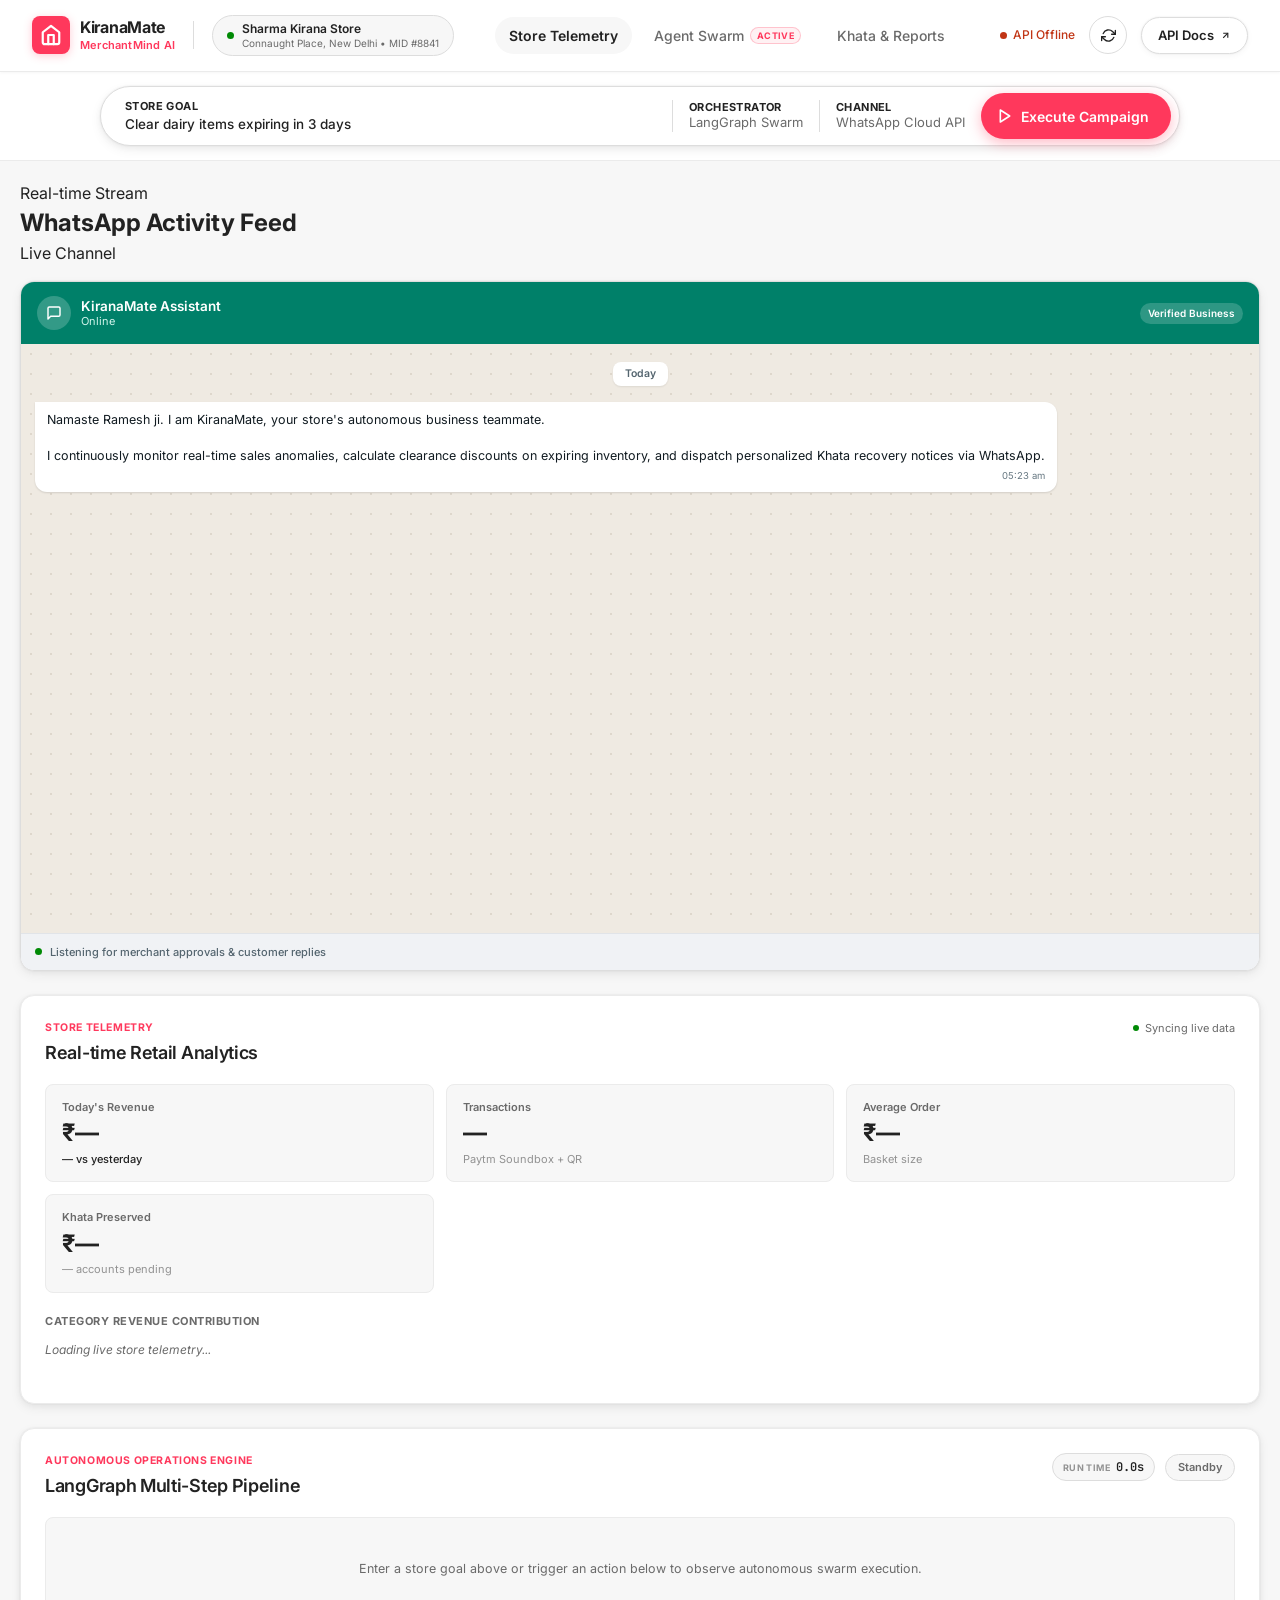
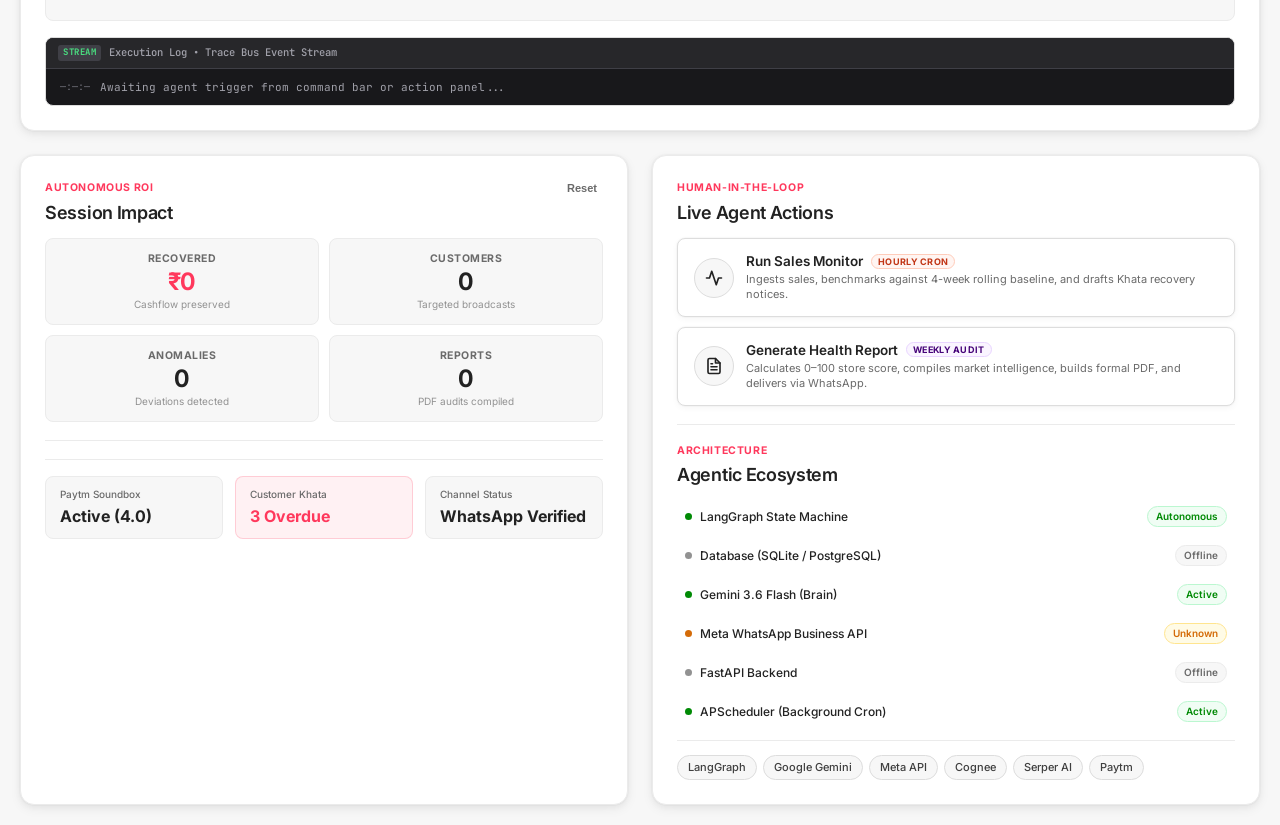
==== commit c79f6c0b: "fix(dashboard): format RUN TIME strictly in seconds with tenths precision" ====
--- a/dashboard/index.html
+++ b/dashboard/index.html
@@ -230,7 +230,7 @@
                     <div class="top-bar-right">
                         <div class="timer-pill">
                             <span class="timer-kicker">RUN TIME</span>
-                            <span class="timer-digits" id="trace-timer">00:00</span>
+                            <span class="timer-digits" id="trace-timer">0.0s</span>
                         </div>
                         <span class="trace-badge" id="trace-badge">Standby</span>
                     </div>
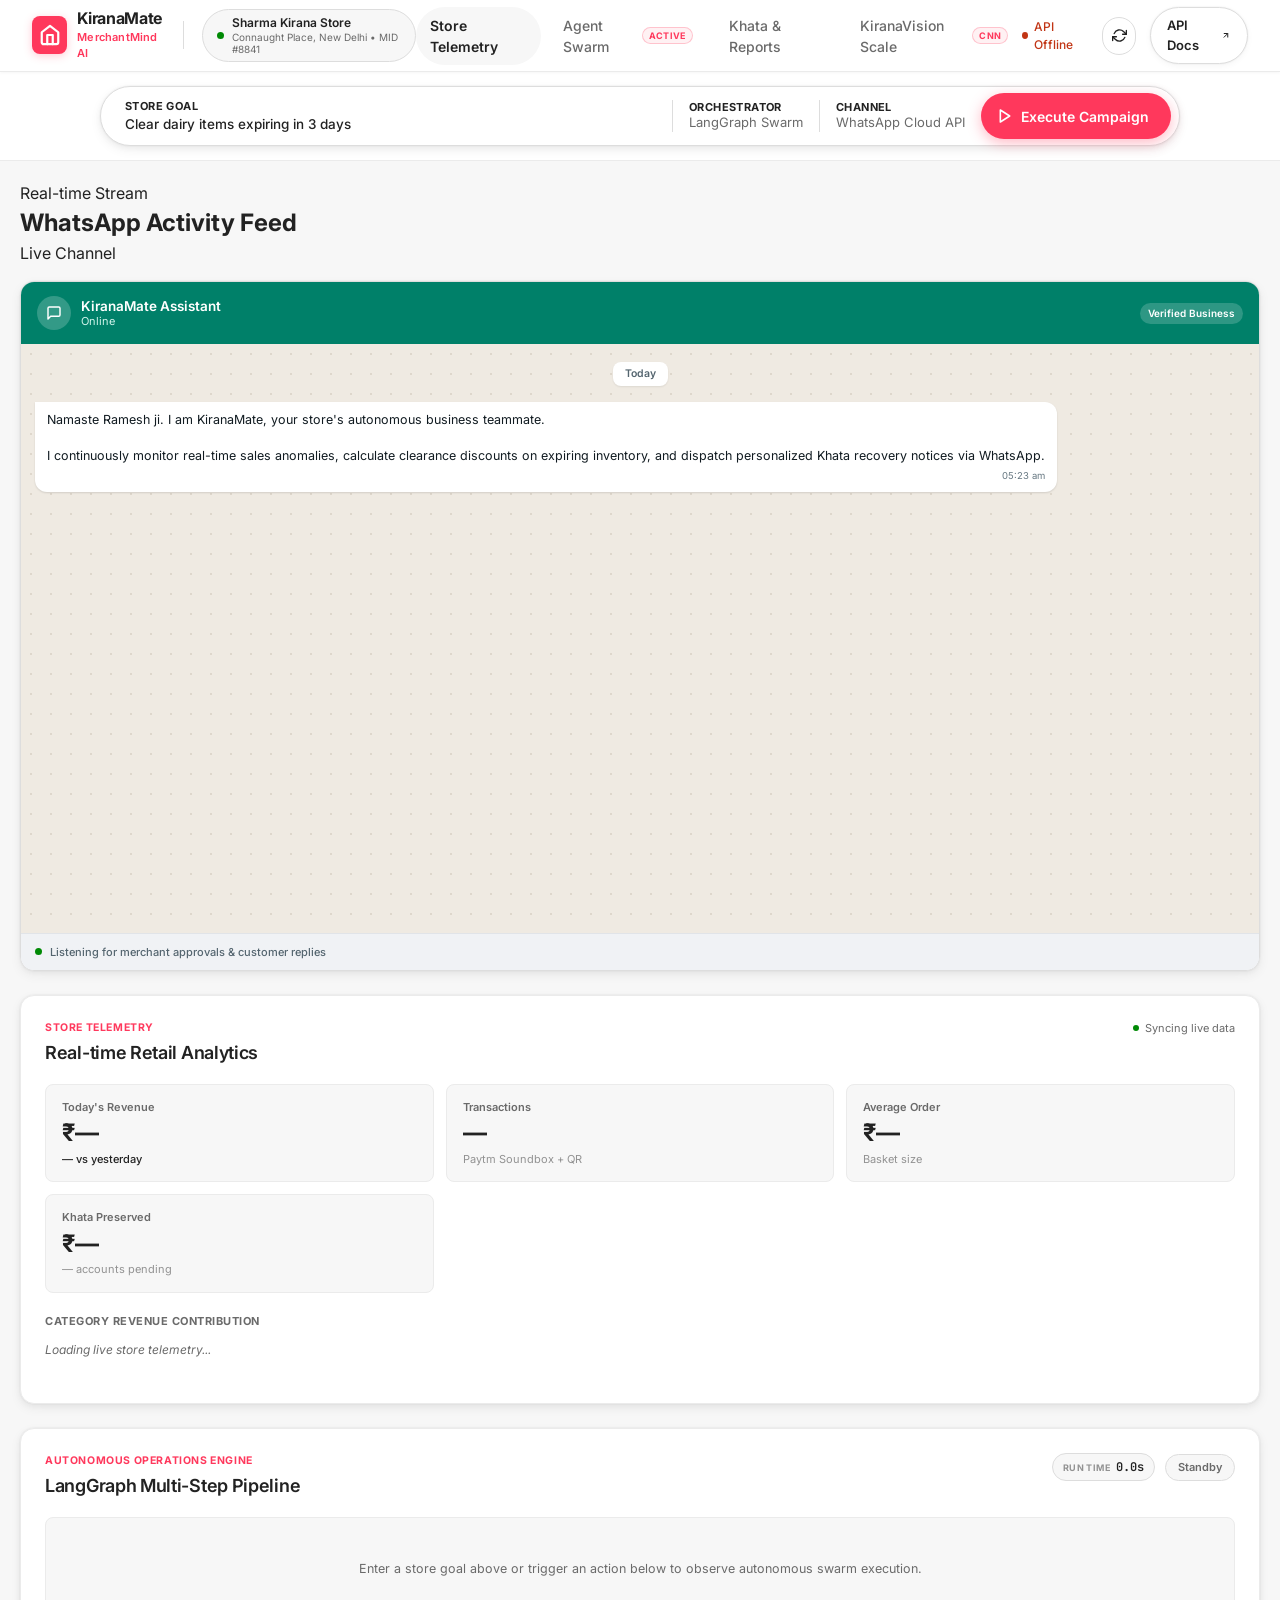
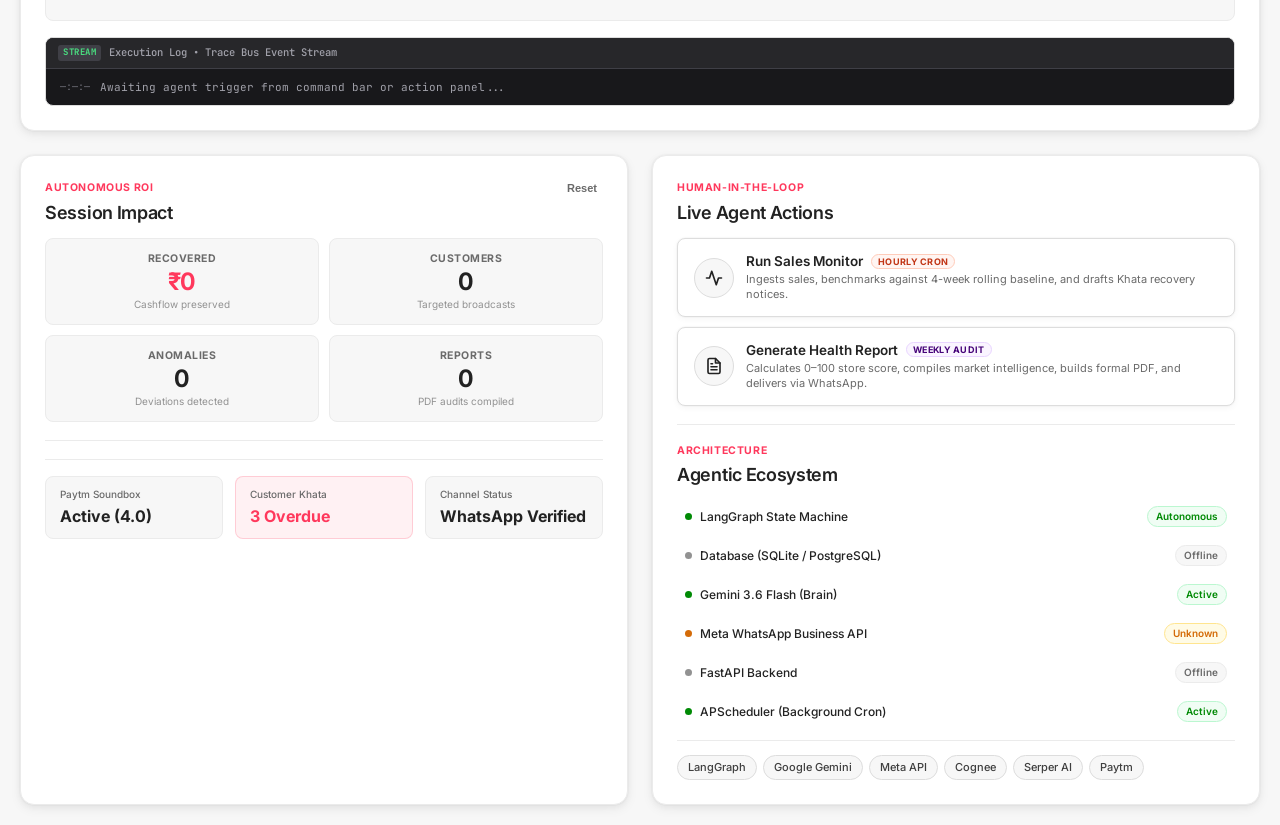
==== commit f401199f: "feat(ui): build KiranaVision weighing-scale frontend and sync with Agent Book" ====
--- a/dashboard/index.html
+++ b/dashboard/index.html
@@ -52,6 +52,10 @@
                 </a>
                 <a href="#ledger" class="nav-tab" data-target="ledger">
                     <span class="tab-label">Khata &amp; Reports</span>
+                </a>
+                <a href="/vision/" class="nav-tab" title="Open KiranaVision CNN &amp; OpenCV Countertop Scale Scanner">
+                    <span class="tab-label">KiranaVision Scale</span>
+                    <span class="tab-badge">CNN</span>
                 </a>
             </nav>
 
